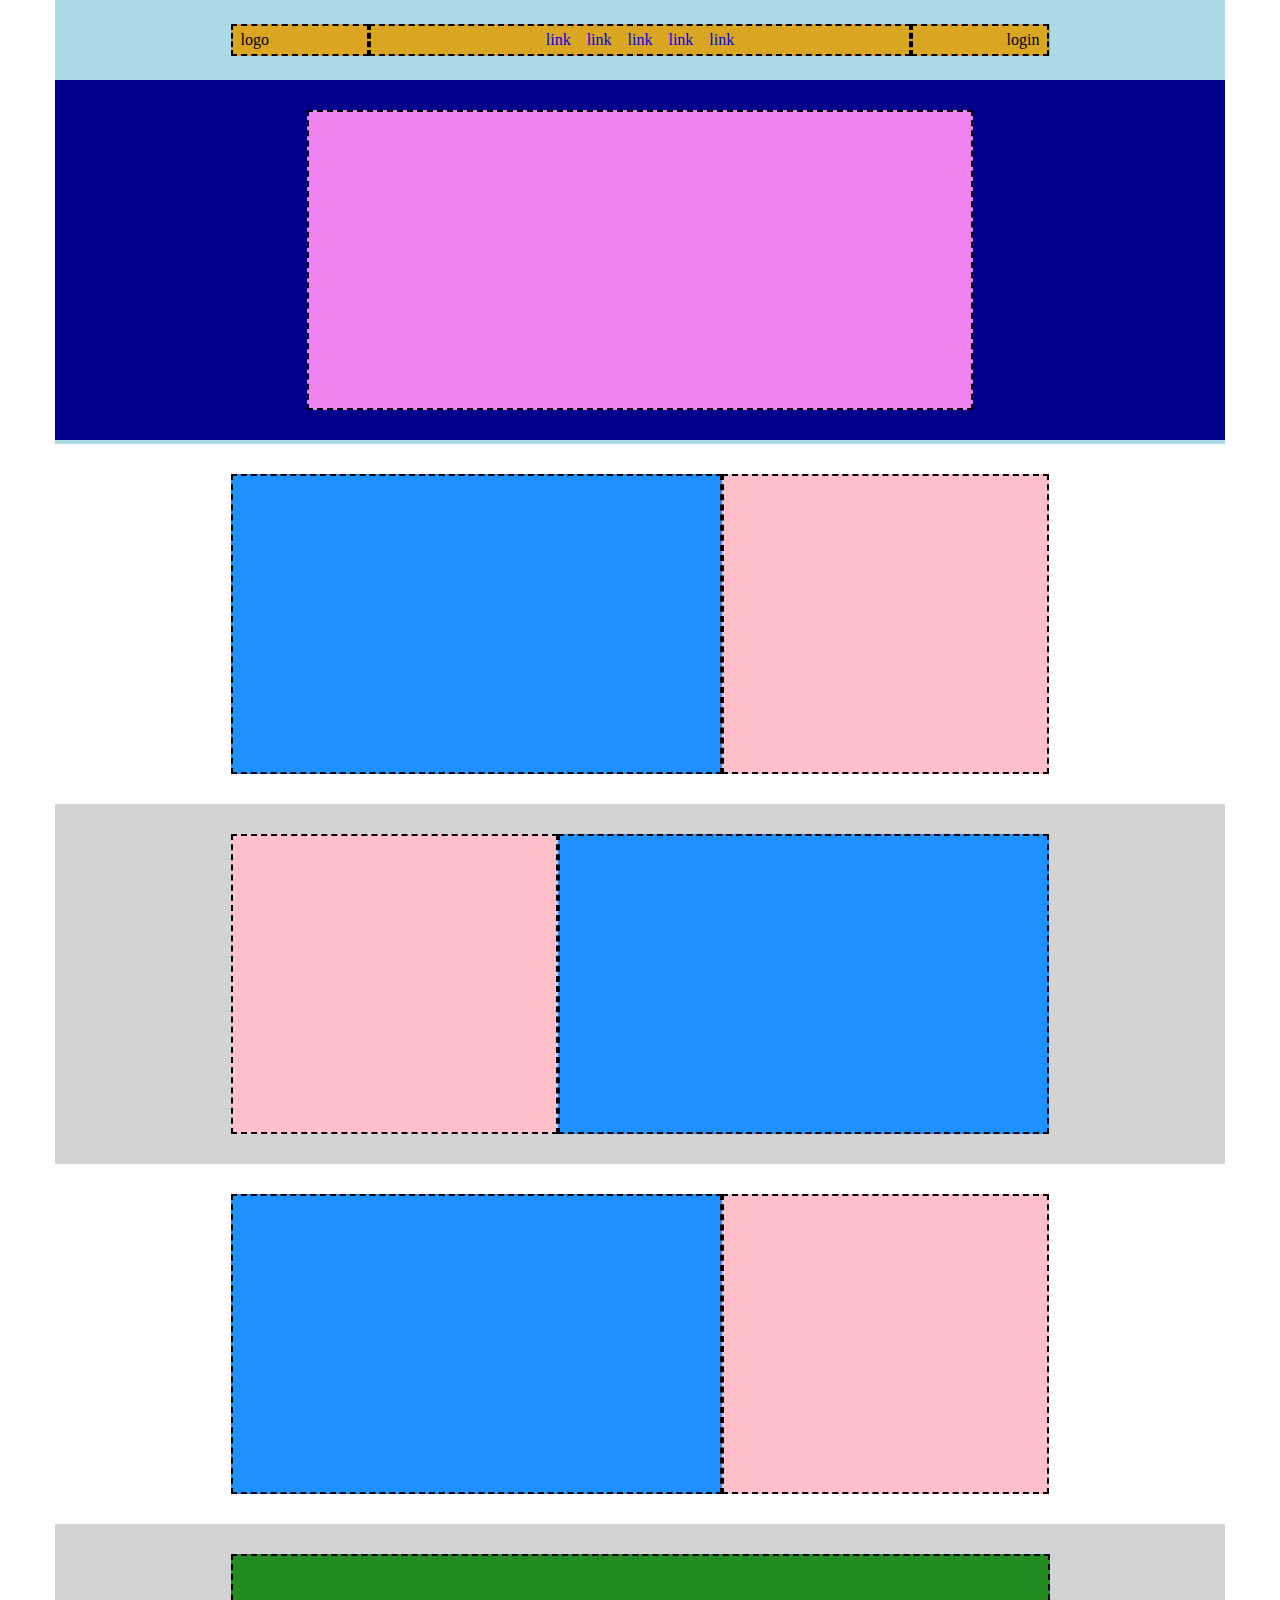
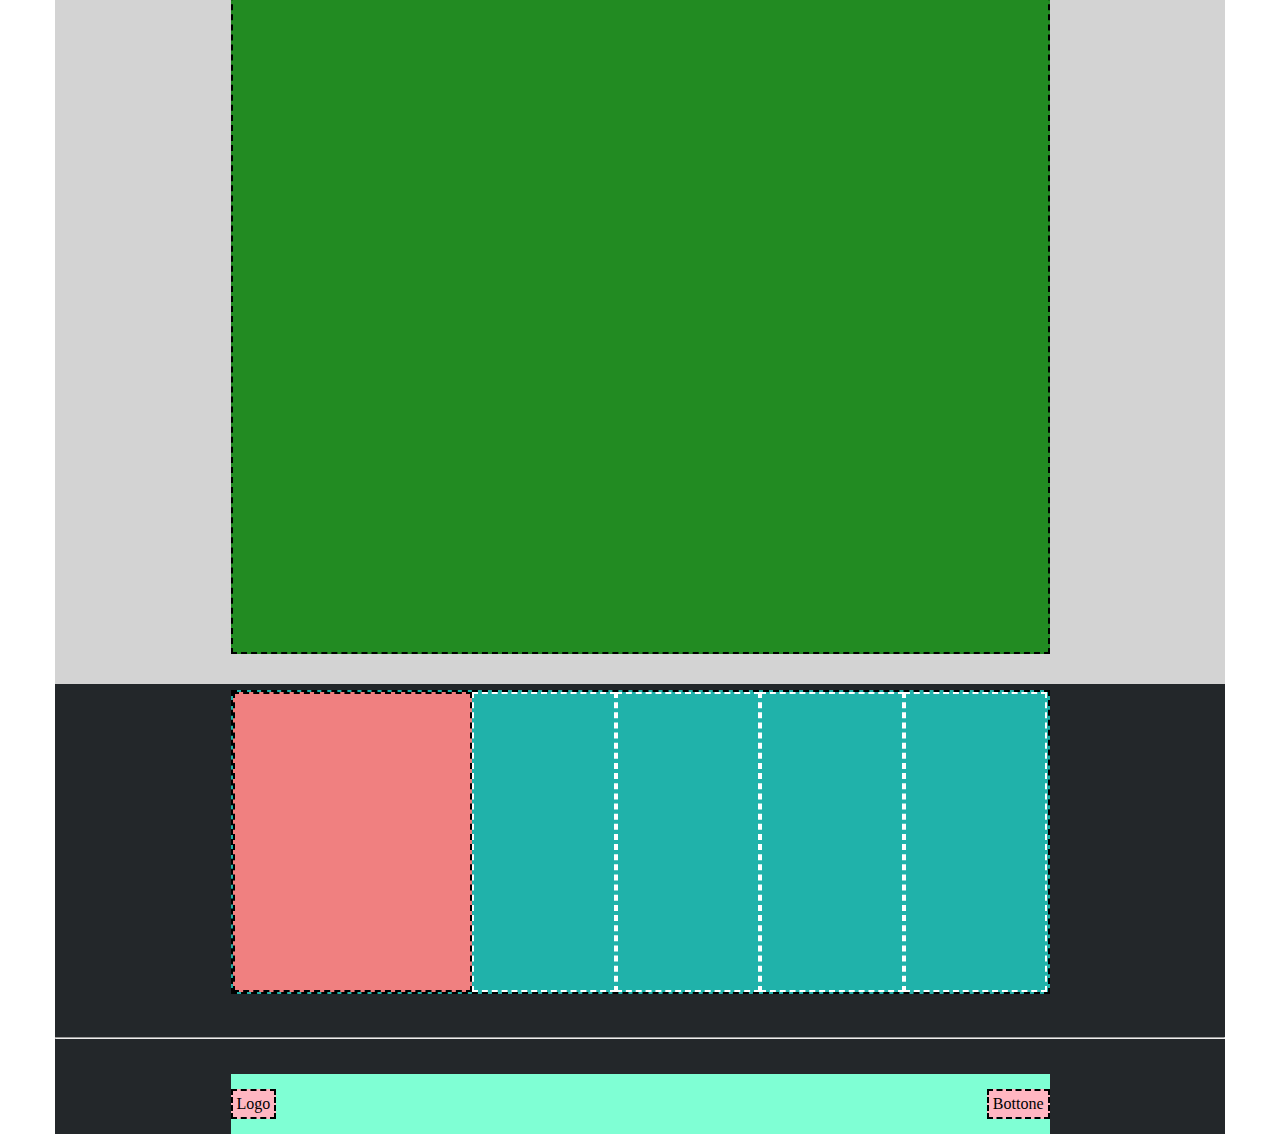
==== index.html @ 59271ec8 "Inizializzazione del progetto" ====
<!DOCTYPE html>
<html lang="en">
    <head>
        <meta charset="UTF-8">
        <meta http-equiv="X-UA-Compatible" content="IE=edge">
        <meta name="viewport" content="width=device-width, initial-scale=1.0">
        <link rel="stylesheet" href="css/style.css">        
        <title>Discord</title>
    </head>
    <body class="debug">
        <header>
            <div class="head-top">
                <div class="nav-container center-container">
                    <span class="col-lateral debugborder">logo</span>
                    <nav class="col-mid debugborder">
                        <ul>
                            <li><a href="#">link</a></li>
                            <li><a href="#">link</a></li>
                            <li><a href="#">link</a></li>
                            <li><a href="#">link</a></li>
                            <li><a href="#">link</a></li>
                        </ul>
                    </nav>
                    <span class="col-lateral debugborder col-right">login</span>
                </div>
            </div>
            <div class="head-bottom">
                <div class="head-content debugborder">

                </div>
            </div>
        </header>

        <main>
            <section>
                <div class="center-container main-content">
                    <div class="section-img debugborder"></div>
                    <div class="section-text debugborder"></div>
                </div>
            </section>

            <section class="grey">
                <div class="center-container main-content">
                    <div class="section-text debugborder"></div>
                    <div class="section-img debugborder"></div>
                </div>
            </section>

            <section>
                <div class="center-container main-content">
                    <div class="section-img debugborder"></div>
                    <div class="section-text debugborder"></div>
                </div>
            </section>

            <section class="grey">
                <div class="center-container main-bottom debugborder"></div>
            </section>

        </main>

        <footer>
            <div class="footer-content center-container debugborder">
                <div></div>
                <div></div>
                <div></div>
                <div></div>
                <div></div>
            </div>

            <hr>

            <div class="center-container footer-bottom">
                <div class="footer-items debugborder"><span>Logo</span></div>
                <div class="footer-items debugborder"><span>Bottone</span></div>
            </div>

        </footer>
    </body>
</html>
---- css/style.css ----
*{
    margin: 0;
    padding: 0;
    box-sizing: border-box;
}

body{
    max-width: 1170px;
    margin: 0 auto;
}

/* REGOLE DI DEBUG */

.debug .head-top{
    background-color: #ADD8E6;
}

.debug .nav-container{
    background-color: #DAA520;
}

.debug .debugborder{
    border: 2px dashed #000000;
}

.debug .head-bottom{
    background-color: #00008B;
    /* height: 400px; */
}

.debug .head-content{
    background-color: #EE82EE;
}

.debug section{
    /* min-height: 400px; */

}

.debug .section-img{
    background-color: #1E90FF;
}

.debug .section-text{
    background-color: #FFC0CB;
}

section > div{
    height: 300px;
}

.main-bottom{
    height: 700px;
    background-color: #228B22;
}

footer{
    height: 450px;
    background-color: #23272A;
}

.footer-content{
    background-color: #20B2AA;
}

.footer-content div{
    height: 300px;
    border: 2px dashed #FFFFFF;
}

.footer-content div:first-child{
    background-color: #F08080;
    border: 2px dashed #000000;
}


.footer-bottom{
    background-color: #7FFFD4;
}

.footer-items{
    background-color: #FFB6C1;
    padding:4px;
    text-align: center;
}

/* REGOLE CSS */

/* HEADER */

.center-container{
    width: 70%;
    margin: 0 auto;
}

.head-top{
    height: 80px;
    display: flex;
    align-items: center;
}

.nav-container{
    height: 32px;
    display: flex;
}

.col-lateral{
    height: 100%;
    width: 20%;
    padding: 8px;
    display: flex;
    align-items: center;
}

.col-mid{
    height: 100%;
    width: 80%;
}

.col-right{
    flex-direction: row-reverse;
}

.head-top ul{
    list-style-type: none;
    height: 100%;
    display: flex;
    justify-content: center;
    align-items: center;
}

.head-top li{
    margin: 0px 3px;
}

li a:link{
    text-decoration: none;
    padding: 5px;
}

.head-bottom{
    padding: 30px;
    border-bottom: 4px solid #ADD8E6;
}

.head-content{
    width: 60%;
    height: 300px;
    margin: 0 auto;
}

/* MAIN */

main section{
    padding: 30px 0px;
}

.main-content{
    display:flex;
}

main .section-img{
    height: 100%;
    width: 60%;  
}

main .section-text{
    height: 100%;
    width: 40%;
}

.grey{
    background-color: #D3D3D3;
}


/* FOOTER */

footer{
    padding-top: 6px;
    display: flex;
    flex-direction: column;
    justify-content: space-between;
}

.footer-content{
    display: flex;
    margin-bottom: 8px;
    border-bottom: 2px solid ;
}

.footer-content div{
    width: calc(100% /5);
}

.footer-content div:first-child{
    width: calc(100% /3);
}

.footer-bottom{
    height: 60px;
    display: flex;
    justify-content: space-between;
    align-items: center;
    
}
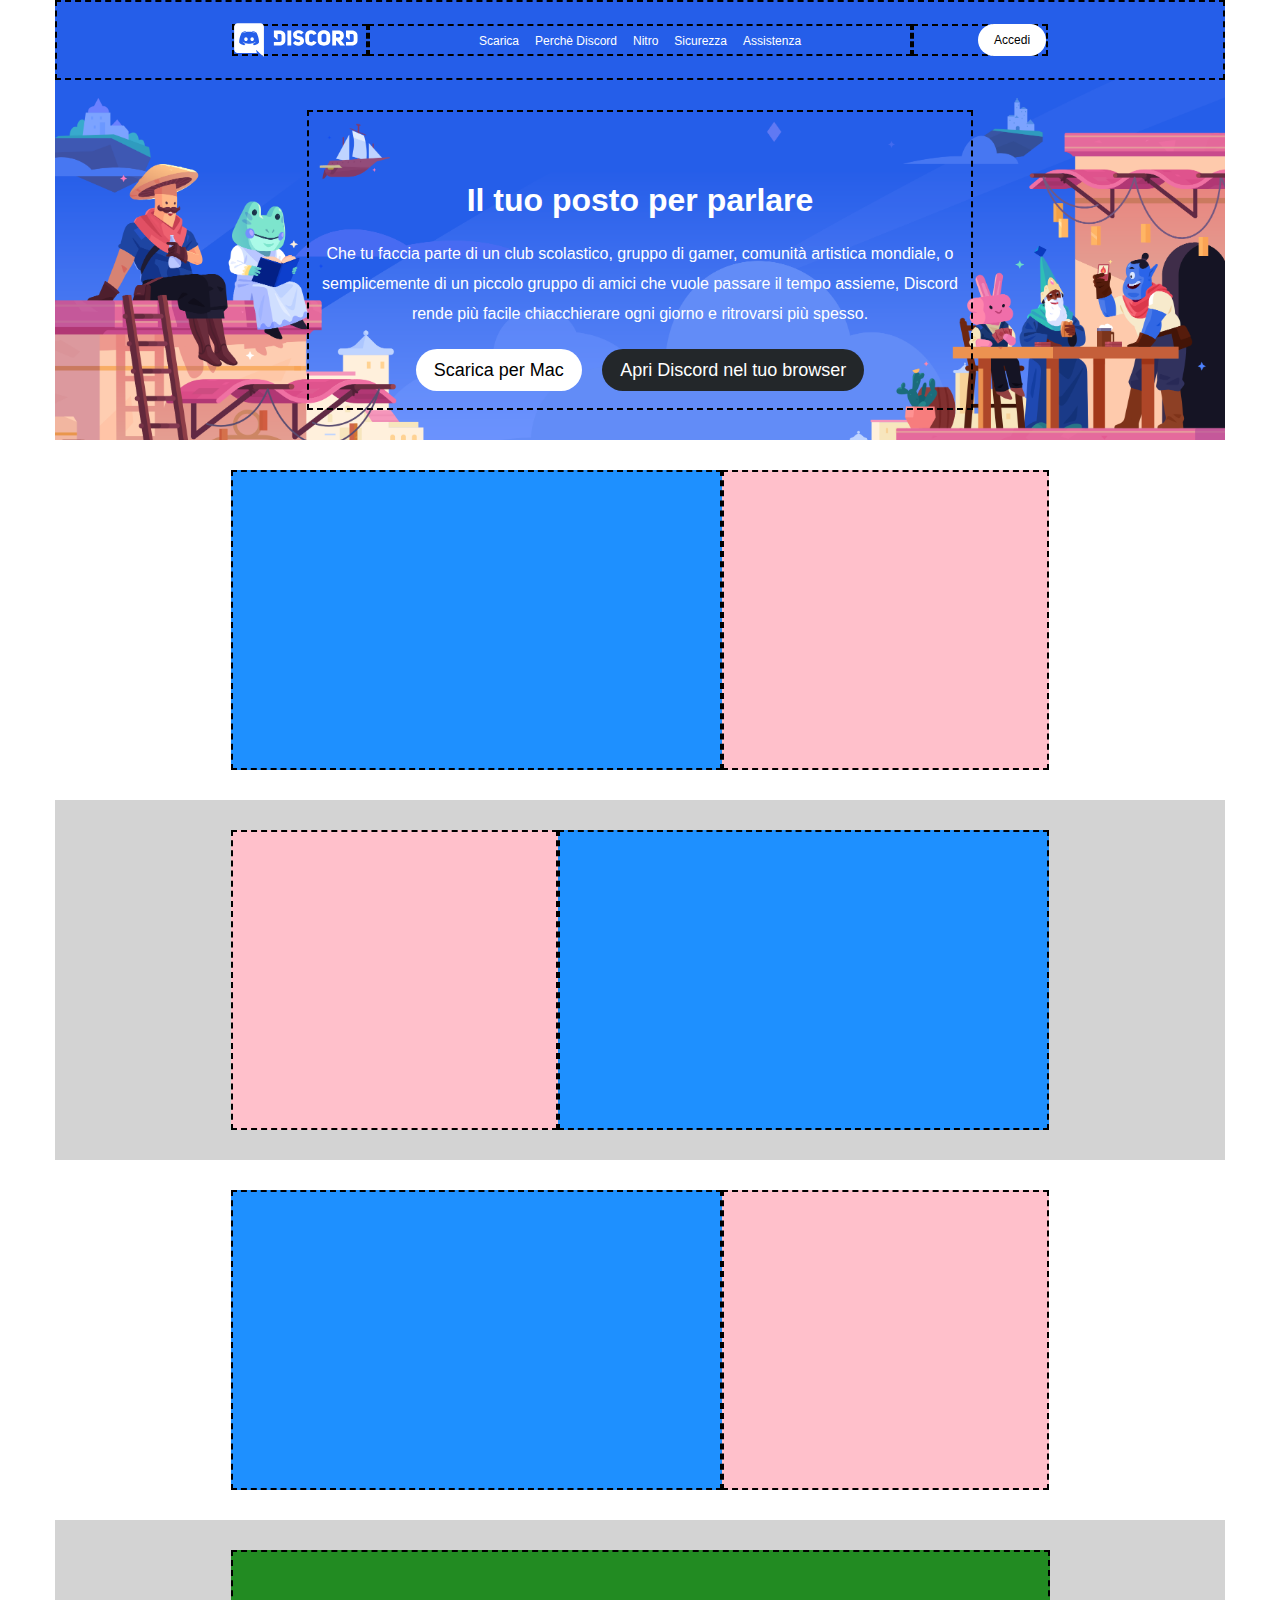
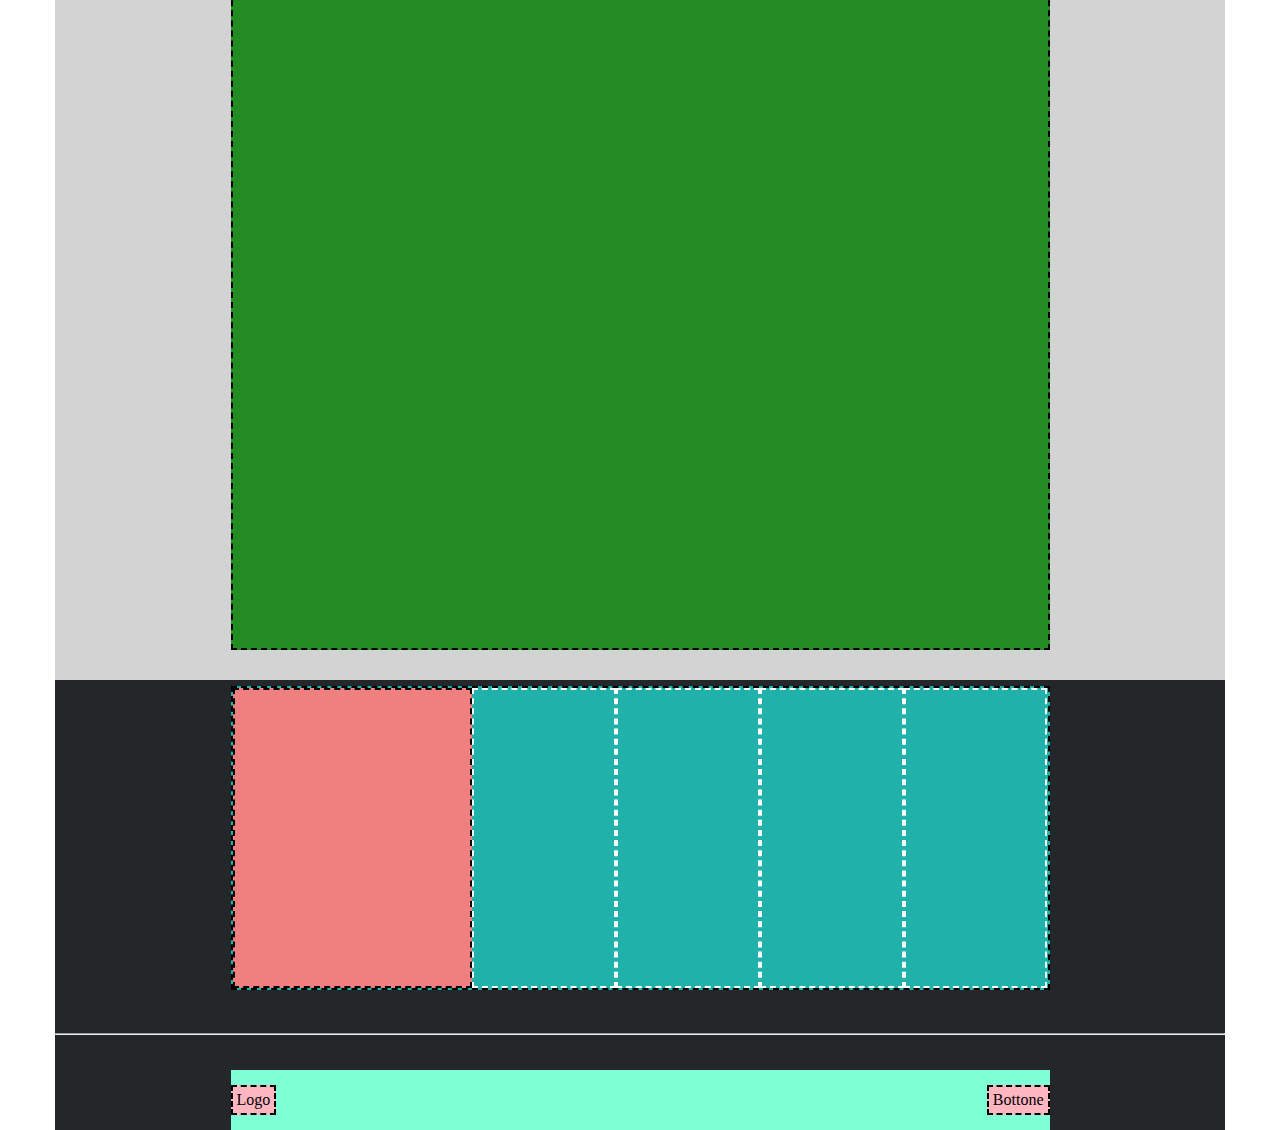
==== commit ea08e00f: "Inserimento contenuti header" ====
--- a/index.html
+++ b/index.html
@@ -9,24 +9,31 @@
     </head>
     <body class="debug">
         <header>
-            <div class="head-top">
+            <div class="head-top debugborder">
                 <div class="nav-container center-container">
-                    <span class="col-lateral debugborder">logo</span>
+                    <span class="col-lateral debugborder">
+                        <img src="img/logo.svg" alt="Logo di Discord">
+                    </span>
                     <nav class="col-mid debugborder">
                         <ul>
-                            <li><a href="#">link</a></li>
-                            <li><a href="#">link</a></li>
-                            <li><a href="#">link</a></li>
-                            <li><a href="#">link</a></li>
-                            <li><a href="#">link</a></li>
+                            <li><a href="#">Scarica</a></li>
+                            <li><a href="#">Perchè Discord</a></li>
+                            <li><a href="#">Nitro</a></li>
+                            <li><a href="#">Sicurezza</a></li>
+                            <li><a href="#">Assistenza</a></li>
                         </ul>
                     </nav>
-                    <span class="col-lateral debugborder col-right">login</span>
+                    <span class="col-lateral  col-right debugborder">
+                        <a class="button-shape button-small button-white" href="#">Accedi</a>
+                    </span>
                 </div>
             </div>
             <div class="head-bottom">
                 <div class="head-content debugborder">
-
+                    <h1>Il tuo posto per parlare</h1>
+                    <p>Che tu faccia parte di un club scolastico, gruppo di gamer, comunità artistica mondiale, o semplicemente di un piccolo gruppo di amici che vuole passare il tempo assieme, Discord rende più facile chiacchierare ogni giorno e ritrovarsi più spesso.</p>
+                    <a class="button-shape button-medium button-white" href="#">Scarica per Mac</a>
+                    <a class="button-shape button-medium button-black" href="#">Apri Discord nel tuo browser</a>
                 </div>
             </div>
         </header>
--- a/css/style.css
+++ b/css/style.css
@@ -12,11 +12,11 @@
 /* REGOLE DI DEBUG */
 
 .debug .head-top{
-    background-color: #ADD8E6;
+    /* background-color: #ADD8E6; */
 }
 
 .debug .nav-container{
-    background-color: #DAA520;
+    /* background-color: #DAA520; */
 }
 
 .debug .debugborder{
@@ -24,12 +24,12 @@
 }
 
 .debug .head-bottom{
-    background-color: #00008B;
+    /* background-color: #00008B; */
     /* height: 400px; */
 }
 
 .debug .head-content{
-    background-color: #EE82EE;
+    /* background-color: #EE82EE; */
 }
 
 .debug section{
@@ -84,7 +84,7 @@
     text-align: center;
 }
 
-/* REGOLE CSS */
+/* ------------------- REGOLE CSS ------------------- */
 
 /* HEADER */
 
@@ -93,7 +93,50 @@
     margin: 0 auto;
 }
 
+header{
+    font-family: sans-serif;
+}
+
+.button-shape{
+    border-radius: 50vh;
+    border: none;
+}
+
+.head-content .button-shape {
+    margin: 0px 8px;
+}
+
+a.button-shape{
+    text-decoration: none;
+    display: inline-block;
+}
+
+.button-small{
+    height: 32px;
+    line-height: 32px;
+    font-size: 12px;
+    padding: 0px 16px;
+}
+
+.button-medium{
+    height: 42px;
+    line-height: 42px;
+    font-size: 18px;
+    padding: 0px 18px;
+}
+
+.button-white{
+    background-color: #FFFFFF;
+    color: #000000;
+}
+
+.button-black{
+    background-color: #23272A;
+    color: #FFFFFF;
+}
+
 .head-top{
+    background-color: #255EE9;
     height: 80px;
     display: flex;
     align-items: center;
@@ -107,7 +150,7 @@
 .col-lateral{
     height: 100%;
     width: 20%;
-    padding: 8px;
+    /* padding: 8px; */
     display: flex;
     align-items: center;
 }
@@ -134,20 +177,43 @@
 }
 
 li a:link{
+    color:#FFFFFF;
+    font-size: 12px;
+    font-weight: 500;
+
     text-decoration: none;
     padding: 5px;
 }
 
 .head-bottom{
+    background-image: url(../img/jumbo.png);
+    background-size: cover;
+    background-repeat: no-repeat;
+    background-position: center;
     padding: 30px;
-    border-bottom: 4px solid #ADD8E6;
 }
 
 .head-content{
+    text-align: center;
     width: 60%;
     height: 300px;
     margin: 0 auto;
-}
+    padding-top: 50px;
+}
+
+.head-content h1{
+    color: #FFFFFF;
+    margin: 20px 0px;
+}
+
+.head-content p{
+    color: #FFFFFF;
+    font-size: 16px;
+    margin: 20px 8px;
+    line-height: 30px;
+}
+
+
 
 /* MAIN */
 
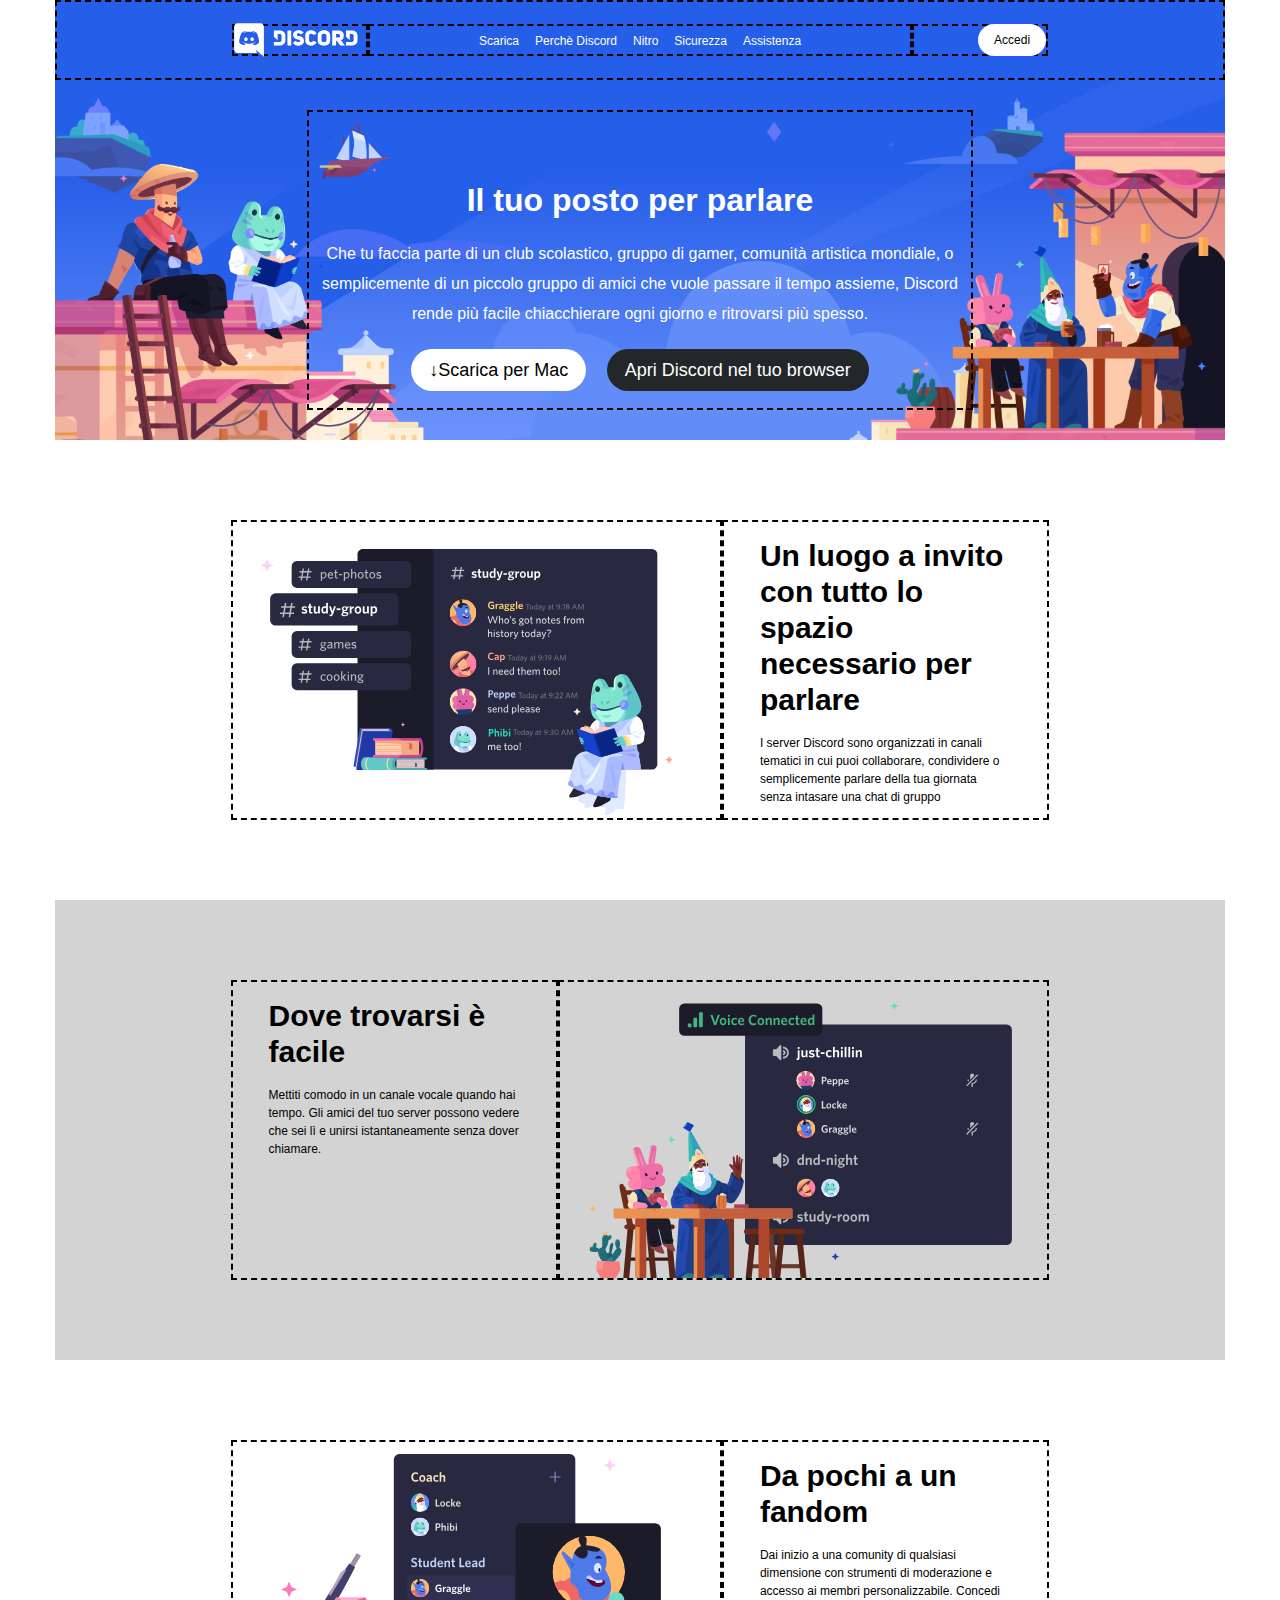
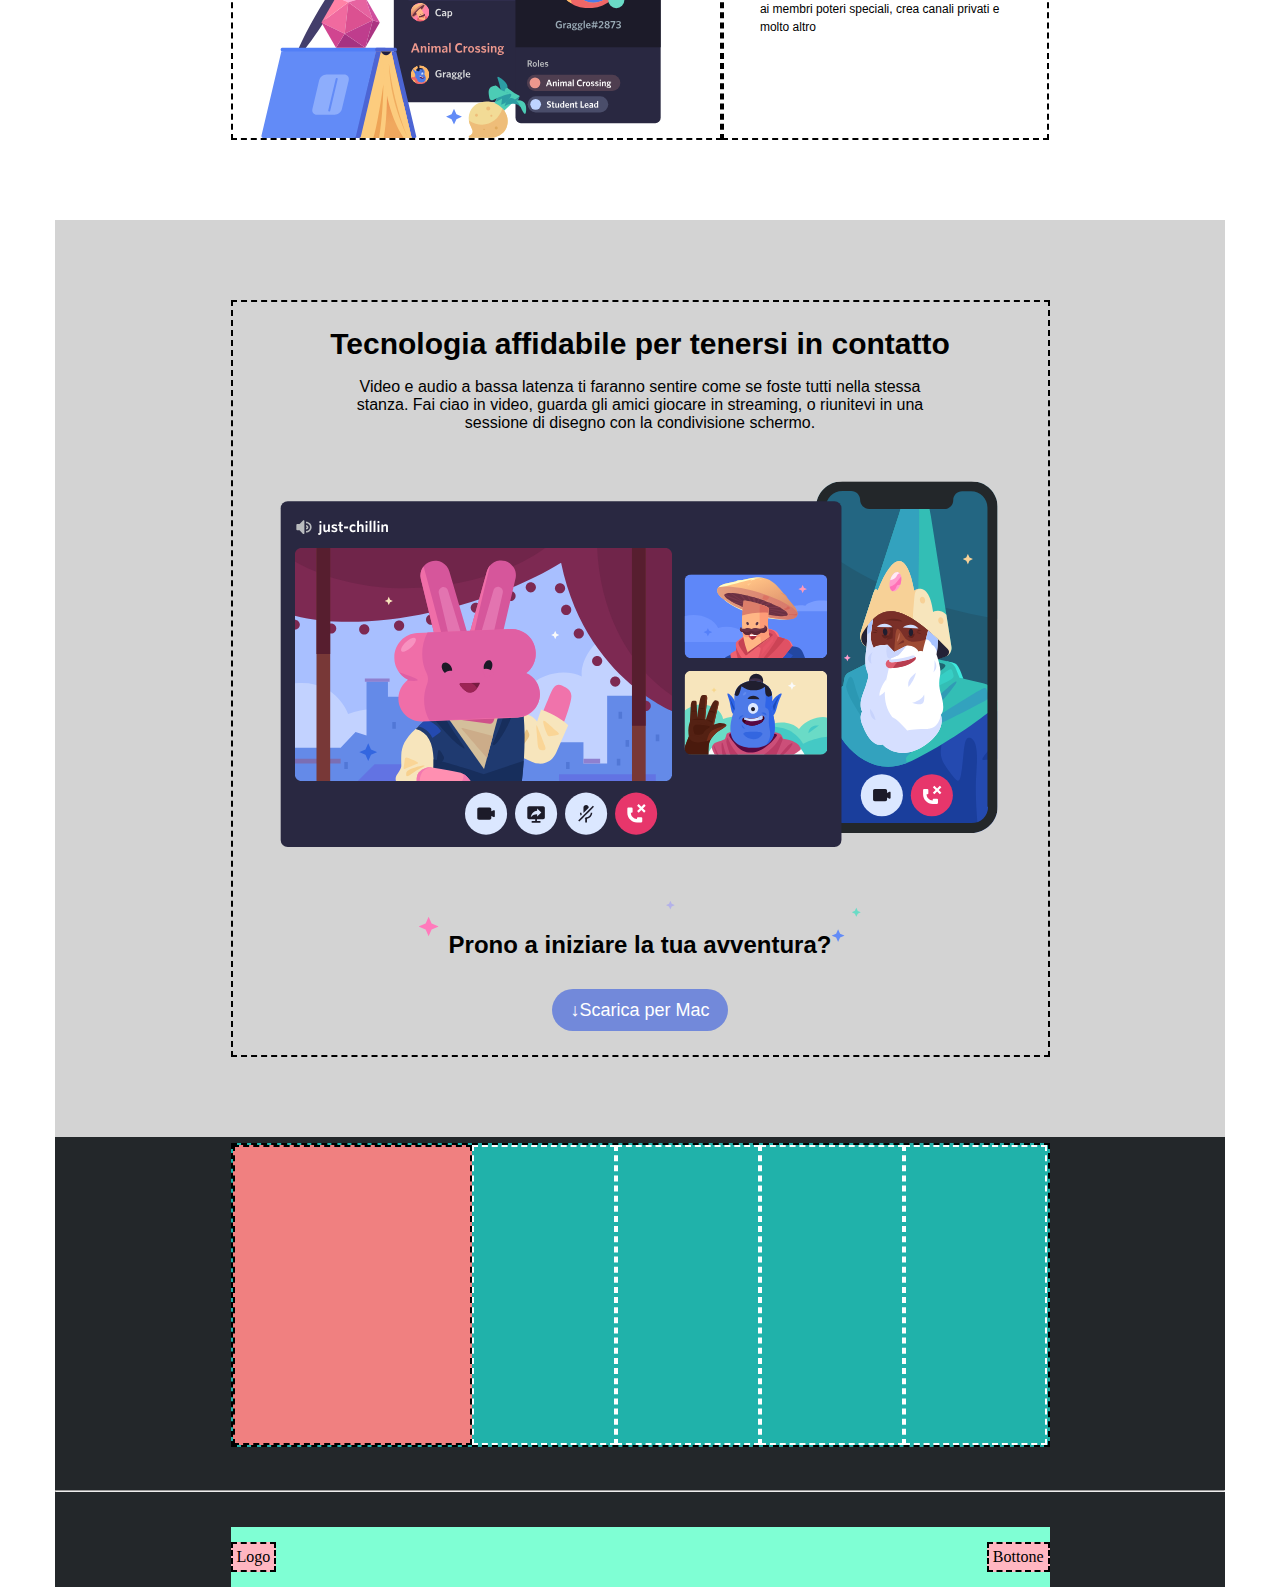
==== commit 9757f127: "Inserimento contenuti main" ====
--- a/index.html
+++ b/index.html
@@ -32,7 +32,7 @@
                 <div class="head-content debugborder">
                     <h1>Il tuo posto per parlare</h1>
                     <p>Che tu faccia parte di un club scolastico, gruppo di gamer, comunità artistica mondiale, o semplicemente di un piccolo gruppo di amici che vuole passare il tempo assieme, Discord rende più facile chiacchierare ogni giorno e ritrovarsi più spesso.</p>
-                    <a class="button-shape button-medium button-white" href="#">Scarica per Mac</a>
+                    <a class="button-shape button-medium button-white button-download" href="#">Scarica per Mac</a>
                     <a class="button-shape button-medium button-black" href="#">Apri Discord nel tuo browser</a>
                 </div>
             </div>
@@ -41,27 +41,50 @@
         <main>
             <section>
                 <div class="center-container main-content">
-                    <div class="section-img debugborder"></div>
-                    <div class="section-text debugborder"></div>
+                    <div class="section-img debugborder">
+                        <img src="img/item1.svg" alt="Study group example on Discord">
+                    </div>
+                    <div class="section-text debugborder">
+                        <h2>Un luogo a invito con tutto lo spazio necessario per parlare</h2>
+                        <p>I server Discord sono organizzati in canali tematici in cui puoi collaborare, condividere o semplicemente parlare della tua giornata senza intasare una chat di gruppo</p>
+                    </div>
                 </div>
             </section>
 
             <section class="grey">
                 <div class="center-container main-content">
-                    <div class="section-text debugborder"></div>
-                    <div class="section-img debugborder"></div>
+                    <div class="section-text debugborder">
+                        <h2>Dove trovarsi è facile</h2>
+                        <p>Mettiti comodo in un canale vocale quando hai tempo. Gli amici del tuo server possono vedere che sei lì e unirsi istantaneamente senza dover chiamare.</p>
+                    </div>
+                    <div class="section-img debugborder">
+                        <img src="img/item2.svg" alt="Channel system example of Discord">
+                    </div>
                 </div>
             </section>
 
             <section>
                 <div class="center-container main-content">
-                    <div class="section-img debugborder"></div>
-                    <div class="section-text debugborder"></div>
+                    <div class="section-img debugborder">
+                        <img src="img/item3.svg" alt="Comunity example of Discord">
+                    </div>
+                    <div class="section-text debugborder">
+                        <h2>Da pochi a un fandom</h2>
+                        <p>Dai inizio a una comunity di qualsiasi dimensione con strumenti di moderazione e accesso ai membri personalizzabile. Concedi ai membri poteri speciali, crea canali privati e molto altro</p>
+                    </div>
                 </div>
             </section>
 
             <section class="grey">
-                <div class="center-container main-bottom debugborder"></div>
+                <div class="center-container main-bottom debugborder">
+                    <h2>Tecnologia affidabile per tenersi in contatto</h2>
+                    <p>Video e audio a bassa latenza ti faranno sentire come se foste tutti nella stessa stanza. Fai ciao in video, guarda gli amici giocare in streaming, o riunitevi in una sessione di disegno con la condivisione schermo.</p>
+                    <img src="img/item4-big.svg" alt="Mobile app">
+                    <div class="wrap">
+                        <h3>Prono a iniziare la tua avventura?</h3>
+                    </div>
+                    <a class="button-shape button-medium button-cyan button-download" href="#">Scarica per Mac</a>
+                </div>
             </section>
 
         </main>
--- a/css/style.css
+++ b/css/style.css
@@ -38,20 +38,16 @@
 }
 
 .debug .section-img{
-    background-color: #1E90FF;
+    /* background-color: #1E90FF; */
 }
 
 .debug .section-text{
-    background-color: #FFC0CB;
-}
-
-section > div{
-    height: 300px;
+    /* background-color: #FFC0CB; */
 }
 
 .main-bottom{
-    height: 700px;
-    background-color: #228B22;
+    /* height: 700px; */
+    /* background-color: #228B22; */
 }
 
 footer{
@@ -133,6 +129,15 @@
 .button-black{
     background-color: #23272A;
     color: #FFFFFF;
+}
+
+.button-cyan{
+    background-color: #7289DA;
+    color: #FFFFFF;
+}
+
+.button-download::before{
+    content: '\2193';
 }
 
 .head-top{
@@ -217,12 +222,32 @@
 
 /* MAIN */
 
+main{
+    font-family: sans-serif;
+}
+
 main section{
-    padding: 30px 0px;
+    padding: 80px 0px;
+}
+
+section > div.main-content{
+    height: 300px;
 }
 
 .main-content{
     display:flex;
+    align-items: center;
+}
+
+main h2 {
+    font-size: 30px;
+    margin-bottom: 16px;
+    line-height: 36px;
+}
+
+.main-content p{
+    font-size: 12px;
+    line-height: 18px;
 }
 
 main .section-img{
@@ -233,12 +258,44 @@
 main .section-text{
     height: 100%;
     width: 40%;
+    text-align: left;
+    padding: 16px 36px;
 }
 
 .grey{
     background-color: #D3D3D3;
 }
 
+.main-content img{
+    width: 100%;
+    height: 100%;
+}
+
+.main-bottom img{
+    width: 100%;
+}
+
+.main-bottom{
+    text-align: center;
+    padding: 24px;
+}
+
+.main-bottom h3{
+    font-size: 24px;
+    background-image: url(../img/stars.svg);
+    background-size: contain;
+    background-repeat: no-repeat;
+    background-position: top;
+    display: inline-block;
+    padding: 30px;
+}
+
+.main-bottom p{
+    width: 80%;
+    margin: 0 auto;
+}
+
+
 
 /* FOOTER */
 
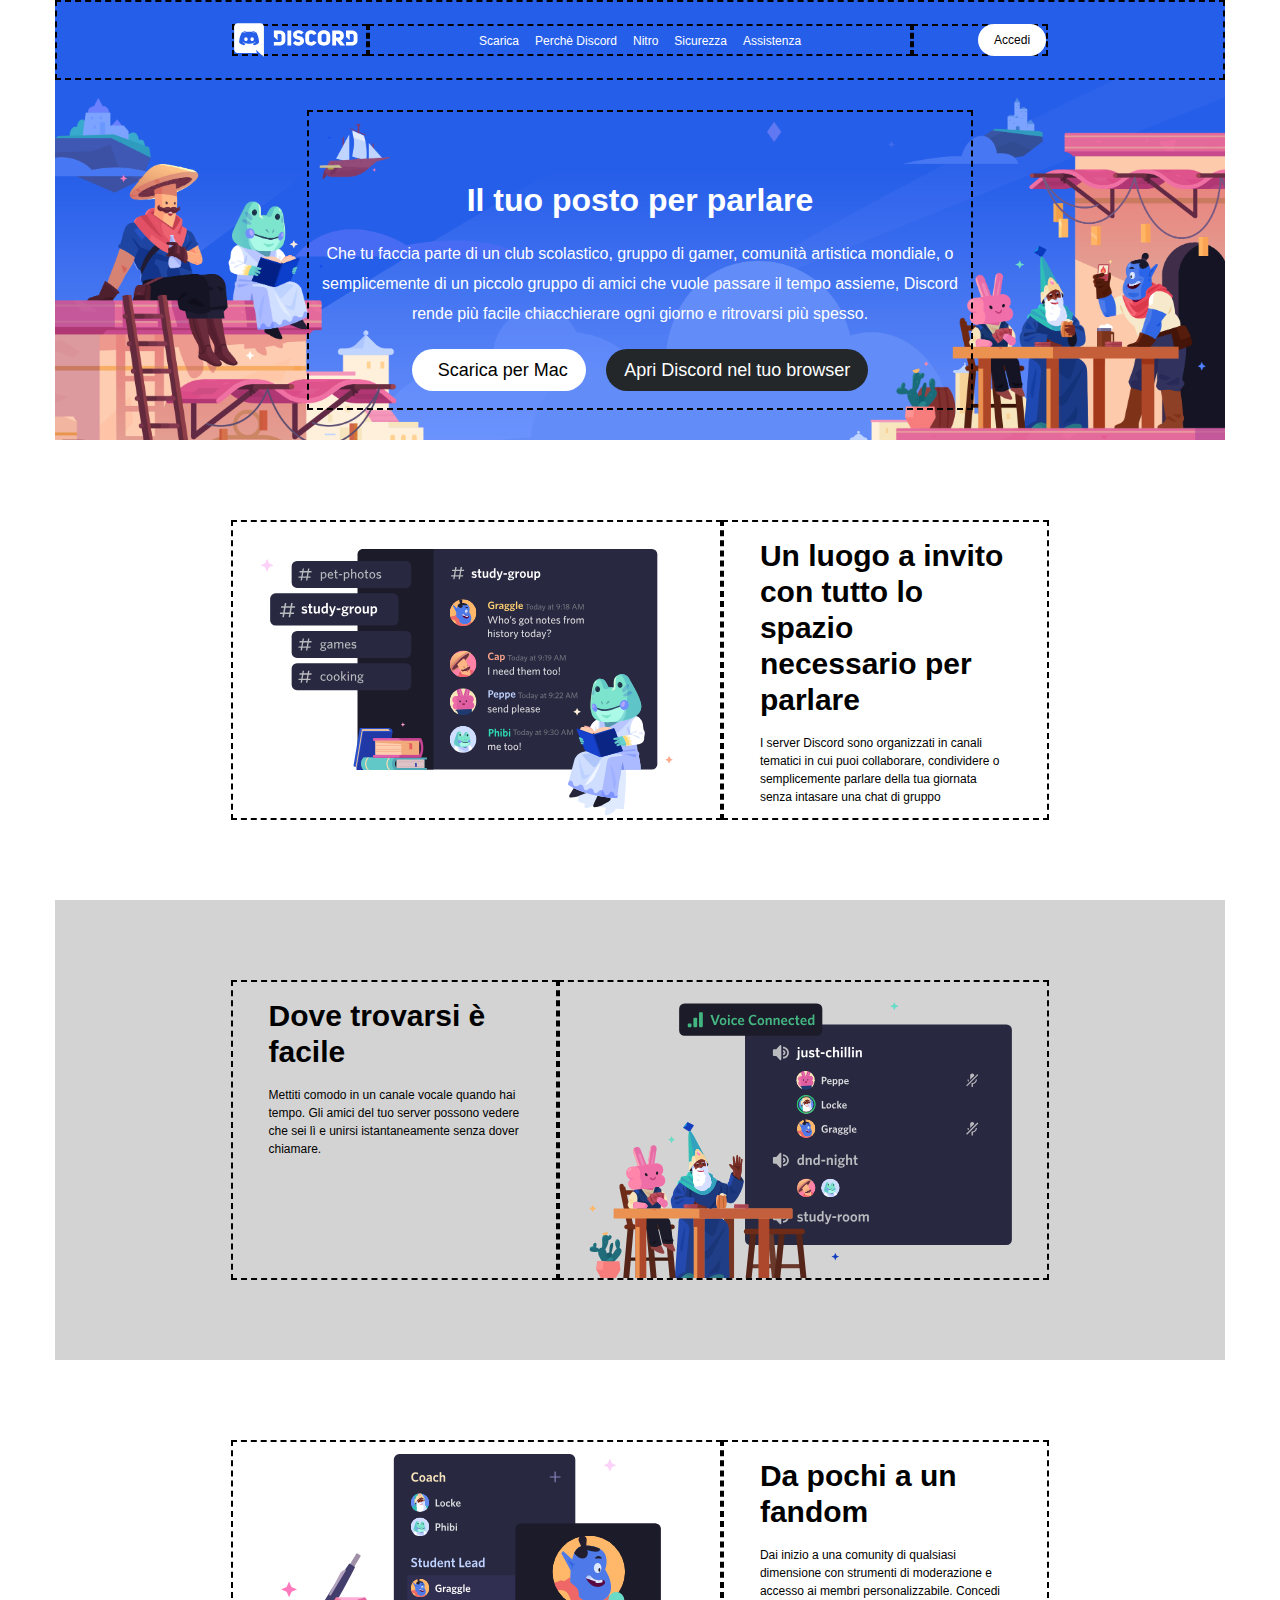
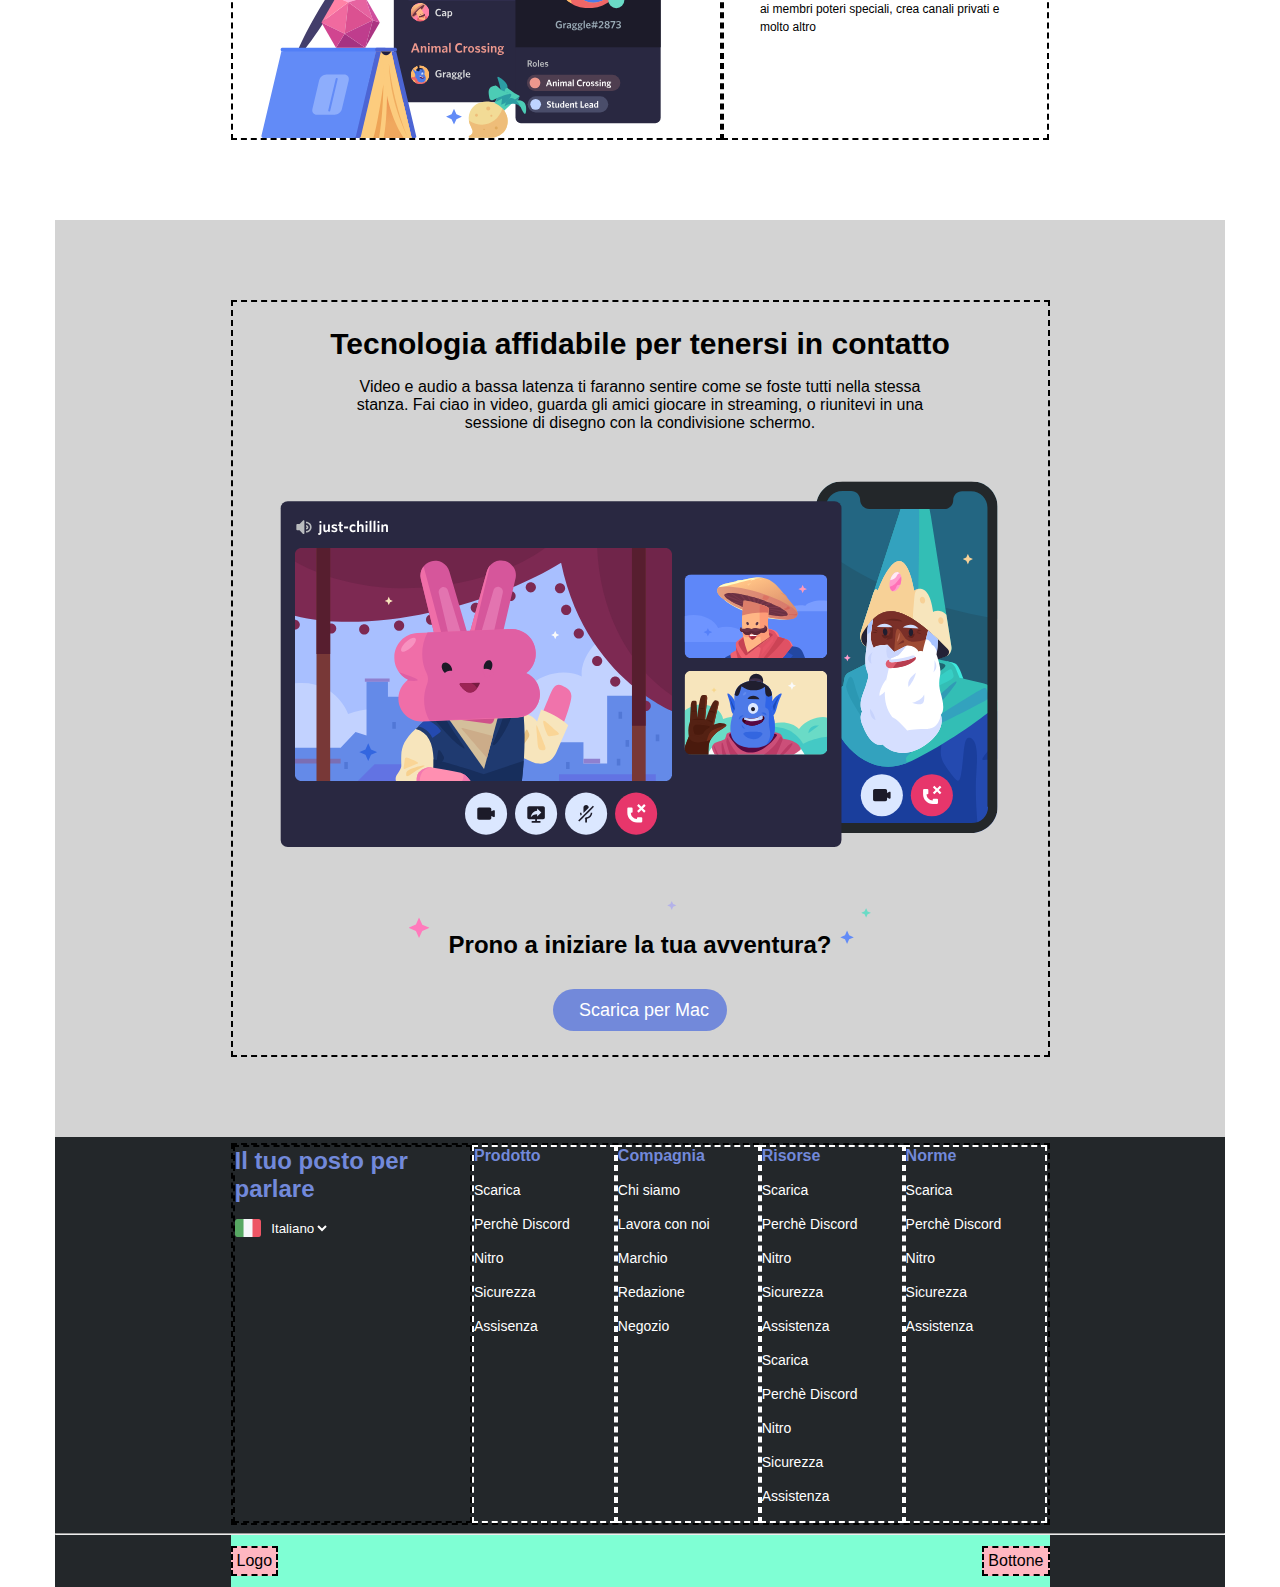
==== commit 5a10c4ec: "Inizio inserimento contenuti footer" ====
--- a/index.html
+++ b/index.html
@@ -6,6 +6,9 @@
         <meta name="viewport" content="width=device-width, initial-scale=1.0">
         <link rel="stylesheet" href="css/style.css">        
         <title>Discord</title>
+
+        <link rel="stylesheet" href="https://cdnjs.cloudflare.com/ajax/libs/font-awesome/6.2.1/css/all.min.css" integrity="sha512-MV7K8+y+gLIBoVD59lQIYicR65iaqukzvf/nwasF0nqhPay5w/9lJmVM2hMDcnK1OnMGCdVK+iQrJ7lzPJQd1w==" crossorigin="anonymous" referrerpolicy="no-referrer" />
+
     </head>
     <body class="debug">
         <header>
@@ -32,7 +35,7 @@
                 <div class="head-content debugborder">
                     <h1>Il tuo posto per parlare</h1>
                     <p>Che tu faccia parte di un club scolastico, gruppo di gamer, comunità artistica mondiale, o semplicemente di un piccolo gruppo di amici che vuole passare il tempo assieme, Discord rende più facile chiacchierare ogni giorno e ritrovarsi più spesso.</p>
-                    <a class="button-shape button-medium button-white button-download" href="#">Scarica per Mac</a>
+                    <a class="button-shape button-medium button-white button-download" href="#"><i class="fa-solid fa-down-long"></i>Scarica per Mac</a>
                     <a class="button-shape button-medium button-black" href="#">Apri Discord nel tuo browser</a>
                 </div>
             </div>
@@ -83,7 +86,7 @@
                     <div class="wrap">
                         <h3>Prono a iniziare la tua avventura?</h3>
                     </div>
-                    <a class="button-shape button-medium button-cyan button-download" href="#">Scarica per Mac</a>
+                    <a class="button-shape button-medium button-cyan " href="#"><i class="fa-solid fa-down-long"></i>Scarica per Mac</a>
                 </div>
             </section>
 
@@ -91,11 +94,83 @@
 
         <footer>
             <div class="footer-content center-container debugborder">
-                <div></div>
-                <div></div>
-                <div></div>
-                <div></div>
-                <div></div>
+                <div>
+                    <ul>
+                        <li>
+                            <h3>Il tuo posto per parlare</h3>
+                        </li>
+                        <li class="lang-container">
+                            <img src="img/ita.png" alt="Italian flag">
+                            <select name="languages" id="lang-select">
+                                <option value="ita">
+                                    Italiano
+                                </option>
+                            </select>
+                        </li>
+                        <li>
+                            <a href="#">
+                                <i class="fa-brands fa-twitter"></i>
+                            </a>
+                            <a href="#">
+                                <i class="fa-brands fa-instagram"></i>
+                            </a>
+                            <a href="#">
+                                <i class="fa-brands fa-square-facebook"></i>
+                            </a>
+                            <a href="#">
+                                <i class="fa-brands fa-youtube"></i>
+                            </a>
+                        </li>
+                    </ul>
+                </div>
+                <div>
+                    <ul>
+                        <li><h4>Prodotto</h4></li>
+                        <li><a href="#">Scarica</a></li>
+                        <li><a href="#">Perchè Discord</a></li>
+                        <li><a href="#">Nitro</a></li>
+                        <li><a href="#">Sicurezza</a></li>
+                        <li><a href="#">Assisenza</a></li>
+                        
+                    </ul>
+                </div>
+                <div>
+                    <ul>
+                        <li><h4>Compagnia</h4></li>
+                        <li><a href="#">Chi siamo</a></li>
+                        <li><a href="#">Lavora con noi</a></li>
+                        <li><a href="#">Marchio</a></li>
+                        <li><a href="#">Redazione</a></li>
+                        <li><a href="#">Negozio</a></li>
+                        
+                    </ul>
+                </div>
+                <div>
+                    <ul>
+                        <li><h4>Risorse</h4></li>
+                        <li><a href="#">Scarica</a></li>
+                        <li><a href="#">Perchè Discord</a></li>
+                        <li><a href="#">Nitro</a></li>
+                        <li><a href="#">Sicurezza</a></li>
+                        <li><a href="#">Assistenza</a></li>
+                        <li><a href="#">Scarica</a></li>
+                        <li><a href="#">Perchè Discord</a></li>
+                        <li><a href="#">Nitro</a></li>
+                        <li><a href="#">Sicurezza</a></li>
+                        <li><a href="#">Assistenza</a></li>
+                    </ul>
+                </div>
+                <div>
+                    <ul>
+                        <li><h4>Norme</h4></li>
+                        <li><a href="#">Scarica</a></li>
+                        <li><a href="#">Perchè Discord</a></li>
+                        <li><a href="#">Nitro</a></li>
+                        <li><a href="#">Sicurezza</a></li>
+                        <li><a href="#">Assistenza</a></li>
+                        
+                    </ul>
+                </div>
             </div>
 
             <hr>
--- a/css/style.css
+++ b/css/style.css
@@ -52,20 +52,20 @@
 
 footer{
     height: 450px;
-    background-color: #23272A;
+    /* background-color: #23272A; */
 }
 
 .footer-content{
-    background-color: #20B2AA;
+    /* background-color: #20B2AA; */
 }
 
 .footer-content div{
-    height: 300px;
+    /* height: 300px; */
     border: 2px dashed #FFFFFF;
 }
 
 .footer-content div:first-child{
-    background-color: #F08080;
+    /* background-color: #F08080; */
     border: 2px dashed #000000;
 }
 
@@ -136,9 +136,14 @@
     color: #FFFFFF;
 }
 
-.button-download::before{
+
+i{
+    margin-right: 8px;
+}
+/* .button-download::before{
     content: '\2193';
-}
+    margin-right: 8px;
+} */
 
 .head-top{
     background-color: #255EE9;
@@ -181,7 +186,7 @@
     margin: 0px 3px;
 }
 
-li a:link{
+header li a:link{
     color:#FFFFFF;
     font-size: 12px;
     font-weight: 500;
@@ -287,7 +292,7 @@
     background-repeat: no-repeat;
     background-position: top;
     display: inline-block;
-    padding: 30px;
+    padding: 30px 40px;
 }
 
 .main-bottom p{
@@ -300,18 +305,66 @@
 /* FOOTER */
 
 footer{
+    background-color: #23272A;
+    font-family: sans-serif;
     padding-top: 6px;
     display: flex;
     flex-direction: column;
     justify-content: space-between;
 }
 
+footer h3, h4{
+    color: #7289DA;
+}
+
+footer h3{
+    font-size: 24px;
+}
+
 .footer-content{
     display: flex;
     margin-bottom: 8px;
     border-bottom: 2px solid ;
 }
 
+.lang-container{
+    height: 18px;
+    display: block;
+    display: flex;
+    align-items: center;
+    /* margin-top: 16px; */
+}
+
+.lang-container img{
+    height: 100%;
+    margin-right: 6px;
+}
+
+#lang-select{
+    border: none;
+    background-color: #23272A;
+    color: #FFFFFF;
+}
+
+footer ul{
+    list-style: none;
+}
+
+footer li{
+    margin-bottom: 16px;
+    color: #FFFFFF;
+}
+
+footer ul a{
+    font-size: 14px;
+    color: #FFFFFF;
+    text-decoration: none;
+}
+
+footer i{
+    margin-right: 20px;
+}
+
 .footer-content div{
     width: calc(100% /5);
 }
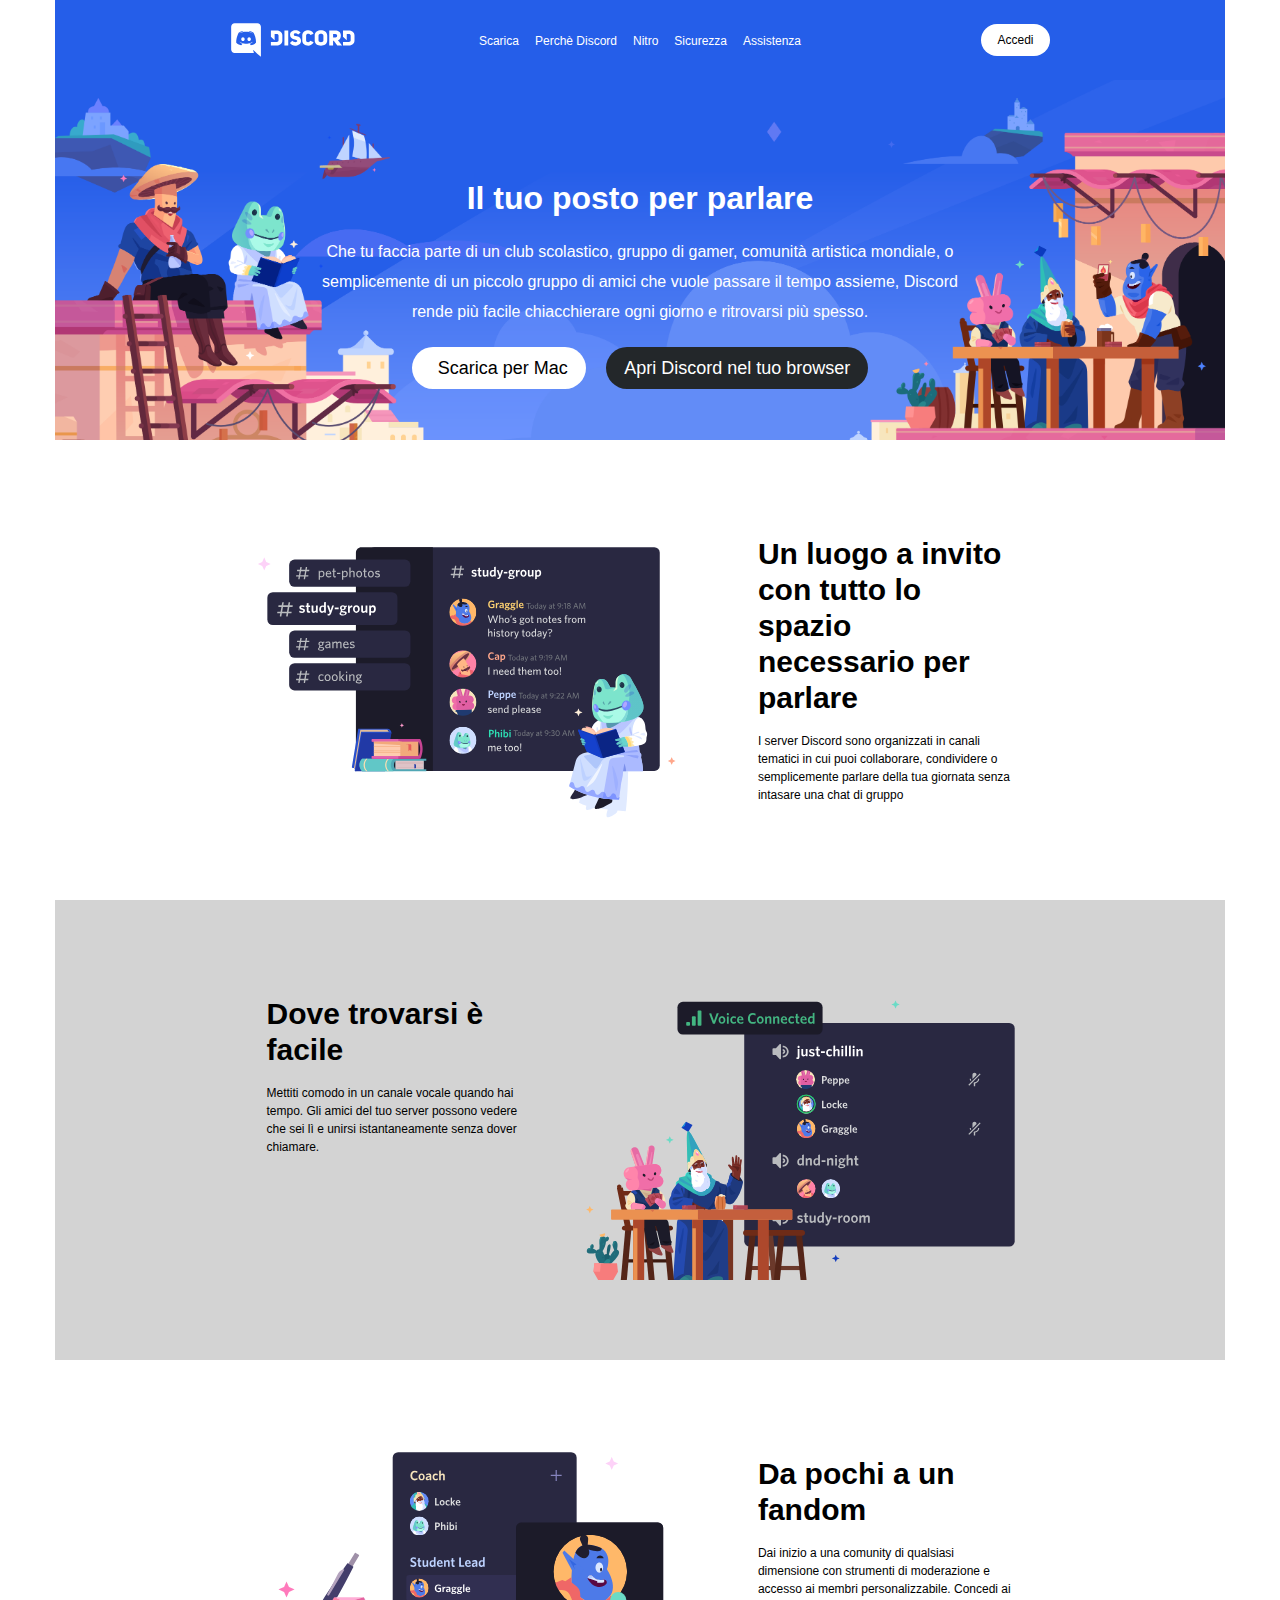
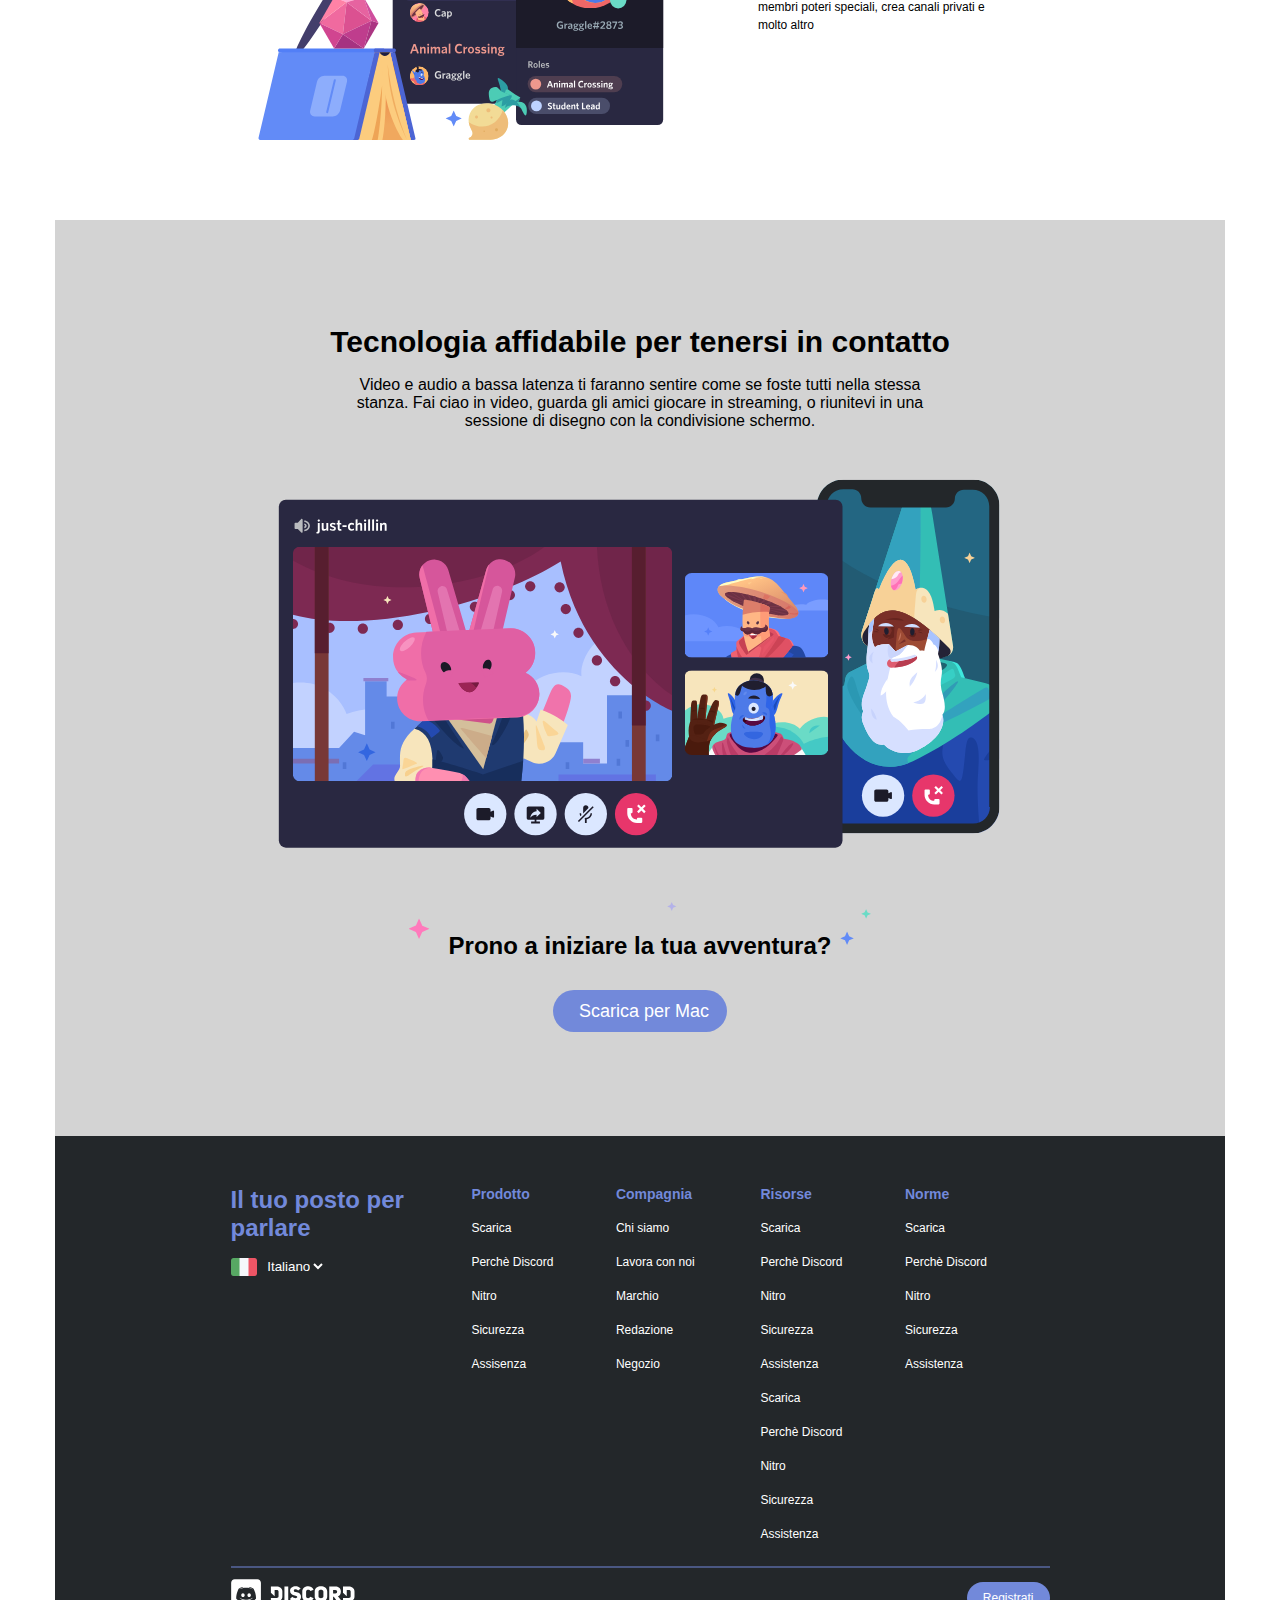
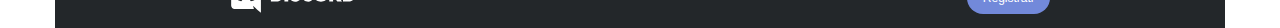
==== commit f23b4274: "Fine inserimento contenuti pagina" ====
--- a/index.html
+++ b/index.html
@@ -173,11 +173,15 @@
                 </div>
             </div>
 
-            <hr>
+            <hr class="center-container">
 
             <div class="center-container footer-bottom">
-                <div class="footer-items debugborder"><span>Logo</span></div>
-                <div class="footer-items debugborder"><span>Bottone</span></div>
+                <div class="footer-items ">
+                    <img src="img/logo.svg" alt="Logo di Discord">
+                </div>
+
+                <!-- <div class="footer-items debugborder"><span>Bottone</span></div> -->
+                <a class="footer-items  button-shape button-small button-cyan " href="#">Registrati</a>
             </div>
 
         </footer>
--- a/css/style.css
+++ b/css/style.css
@@ -20,7 +20,7 @@
 }
 
 .debug .debugborder{
-    border: 2px dashed #000000;
+    /* border: 2px dashed #000000; */
 }
 
 .debug .head-bottom{
@@ -51,7 +51,7 @@
 }
 
 footer{
-    height: 450px;
+    /* height: 450px; */
     /* background-color: #23272A; */
 }
 
@@ -61,23 +61,23 @@
 
 .footer-content div{
     /* height: 300px; */
-    border: 2px dashed #FFFFFF;
+    /* border: 2px dashed #FFFFFF; */
 }
 
 .footer-content div:first-child{
     /* background-color: #F08080; */
-    border: 2px dashed #000000;
+    /* border: 2px dashed #000000; */
 }
 
 
 .footer-bottom{
-    background-color: #7FFFD4;
+    /* background-color: #7FFFD4; */
 }
 
 .footer-items{
-    background-color: #FFB6C1;
-    padding:4px;
-    text-align: center;
+    /* background-color: #FFB6C1; */
+    /* padding:4px; */
+    /* text-align: center; */
 }
 
 /* ------------------- REGOLE CSS ------------------- */
@@ -307,7 +307,7 @@
 footer{
     background-color: #23272A;
     font-family: sans-serif;
-    padding-top: 6px;
+    padding-top: 50px;
     display: flex;
     flex-direction: column;
     justify-content: space-between;
@@ -321,18 +321,21 @@
     font-size: 24px;
 }
 
+footer h4{
+    font-size: 14px;
+}
+
 .footer-content{
     display: flex;
     margin-bottom: 8px;
-    border-bottom: 2px solid ;
-}
+}
+
 
 .lang-container{
     height: 18px;
     display: block;
     display: flex;
     align-items: center;
-    /* margin-top: 16px; */
 }
 
 .lang-container img{
@@ -356,7 +359,7 @@
 }
 
 footer ul a{
-    font-size: 14px;
+    font-size: 12px;
     color: #FFFFFF;
     text-decoration: none;
 }
@@ -373,6 +376,10 @@
     width: calc(100% /3);
 }
 
+footer hr{
+    border: 1px solid #4A5782;
+}
+
 .footer-bottom{
     height: 60px;
     display: flex;
